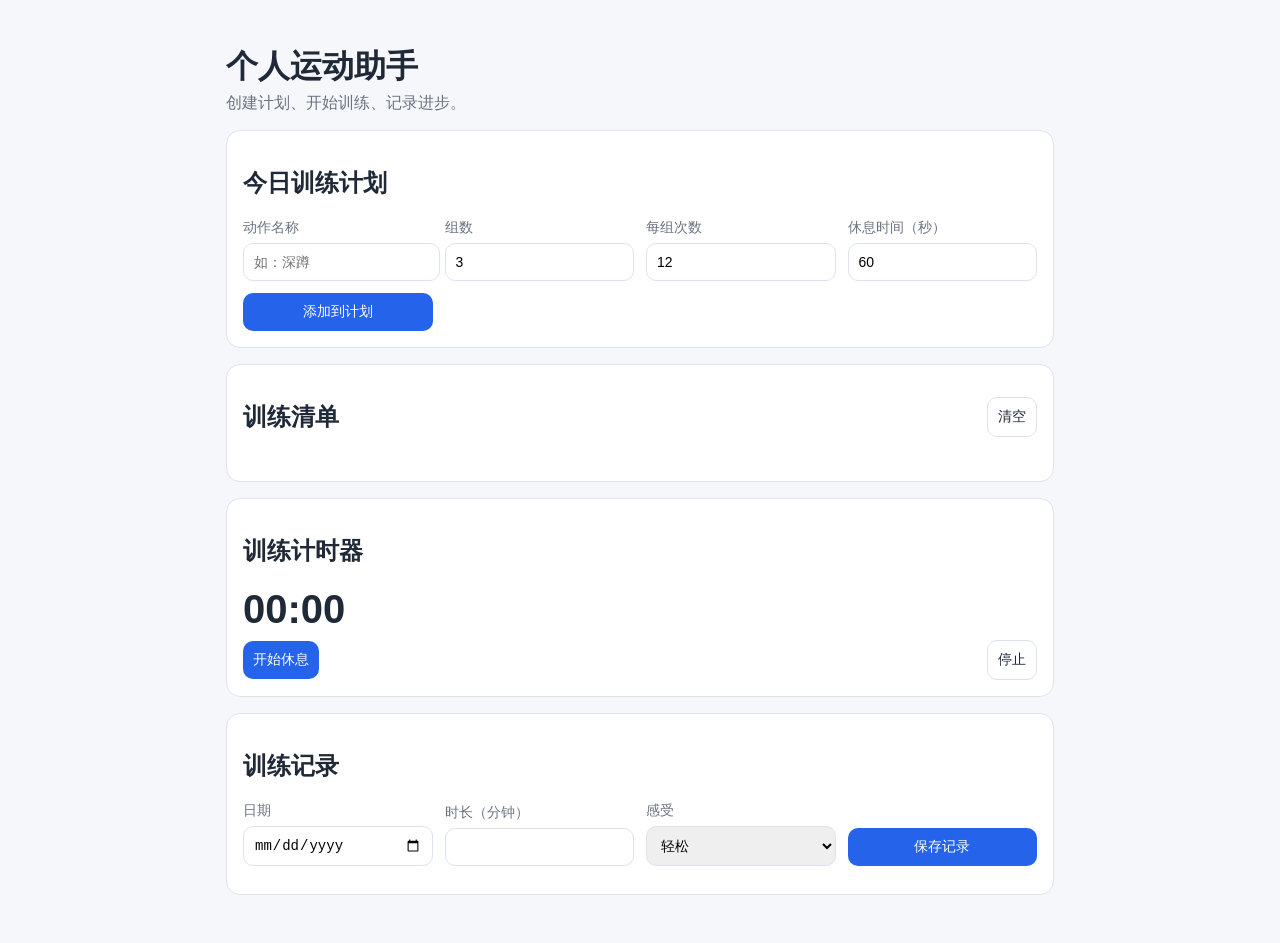
==== index.html @ 45b4c2e4 "feat: create personal workout web app" ====
<!doctype html>
<html lang="zh-CN">
  <head>
    <meta charset="UTF-8" />
    <meta name="viewport" content="width=device-width, initial-scale=1.0" />
    <title>个人运动助手</title>
    <link rel="stylesheet" href="styles.css" />
  </head>
  <body>
    <main class="container">
      <header>
        <h1>个人运动助手</h1>
        <p>创建计划、开始训练、记录进步。</p>
      </header>

      <section class="card">
        <h2>今日训练计划</h2>
        <form id="workout-form" class="grid">
          <label>
            动作名称
            <input id="exercise" type="text" placeholder="如：深蹲" required />
          </label>
          <label>
            组数
            <input id="sets" type="number" min="1" max="20" value="3" required />
          </label>
          <label>
            每组次数
            <input id="reps" type="number" min="1" max="100" value="12" required />
          </label>
          <label>
            休息时间（秒）
            <input id="rest" type="number" min="10" max="300" value="60" required />
          </label>
          <button type="submit">添加到计划</button>
        </form>
      </section>

      <section class="card">
        <div class="row">
          <h2>训练清单</h2>
          <button id="clear-plan" class="ghost">清空</button>
        </div>
        <ul id="plan-list"></ul>
      </section>

      <section class="card">
        <h2>训练计时器</h2>
        <div class="timer">
          <span id="timer-display">00:00</span>
          <div class="row">
            <button id="start-timer">开始休息</button>
            <button id="stop-timer" class="ghost">停止</button>
          </div>
        </div>
      </section>

      <section class="card">
        <h2>训练记录</h2>
        <form id="log-form" class="grid">
          <label>
            日期
            <input id="date" type="date" required />
          </label>
          <label>
            时长（分钟）
            <input id="duration" type="number" min="5" max="240" required />
          </label>
          <label>
            感受
            <select id="mood">
              <option>轻松</option>
              <option>适中</option>
              <option>挑战</option>
            </select>
          </label>
          <button type="submit">保存记录</button>
        </form>
        <ul id="history-list"></ul>
      </section>
    </main>

    <script src="app.js"></script>
  </body>
</html>
---- styles.css ----
:root {
  color-scheme: light;
  --bg: #f5f7fb;
  --card: #ffffff;
  --text: #1f2937;
  --muted: #6b7280;
  --brand: #2563eb;
  --line: #dbe3ef;
}

* {
  box-sizing: border-box;
}

body {
  margin: 0;
  font-family: "PingFang SC", "Microsoft YaHei", sans-serif;
  background: var(--bg);
  color: var(--text);
}

.container {
  max-width: 860px;
  margin: 24px auto;
  padding: 0 16px 24px;
  display: grid;
  gap: 16px;
}

header h1 {
  margin-bottom: 4px;
}

header p {
  margin: 0;
  color: var(--muted);
}

.card {
  background: var(--card);
  border: 1px solid var(--line);
  border-radius: 14px;
  padding: 16px;
}

.grid {
  display: grid;
  grid-template-columns: repeat(auto-fit, minmax(160px, 1fr));
  gap: 12px;
  align-items: end;
}

label {
  font-size: 14px;
  color: var(--muted);
  display: grid;
  gap: 6px;
}

input,
select,
button {
  border: 1px solid var(--line);
  border-radius: 10px;
  padding: 10px;
  font-size: 14px;
}

button {
  background: var(--brand);
  color: white;
  border: none;
  cursor: pointer;
}

button.ghost {
  background: transparent;
  border: 1px solid var(--line);
  color: var(--text);
}

.row {
  display: flex;
  justify-content: space-between;
  align-items: center;
  gap: 8px;
}

ul {
  list-style: none;
  padding: 0;
  margin: 12px 0 0;
  display: grid;
  gap: 8px;
}

li {
  border: 1px solid var(--line);
  border-radius: 10px;
  padding: 10px;
  display: flex;
  justify-content: space-between;
  align-items: center;
  gap: 8px;
}

.timer {
  display: grid;
  gap: 8px;
}

#timer-display {
  font-size: 40px;
  font-weight: 700;
}

small {
  color: var(--muted);
}
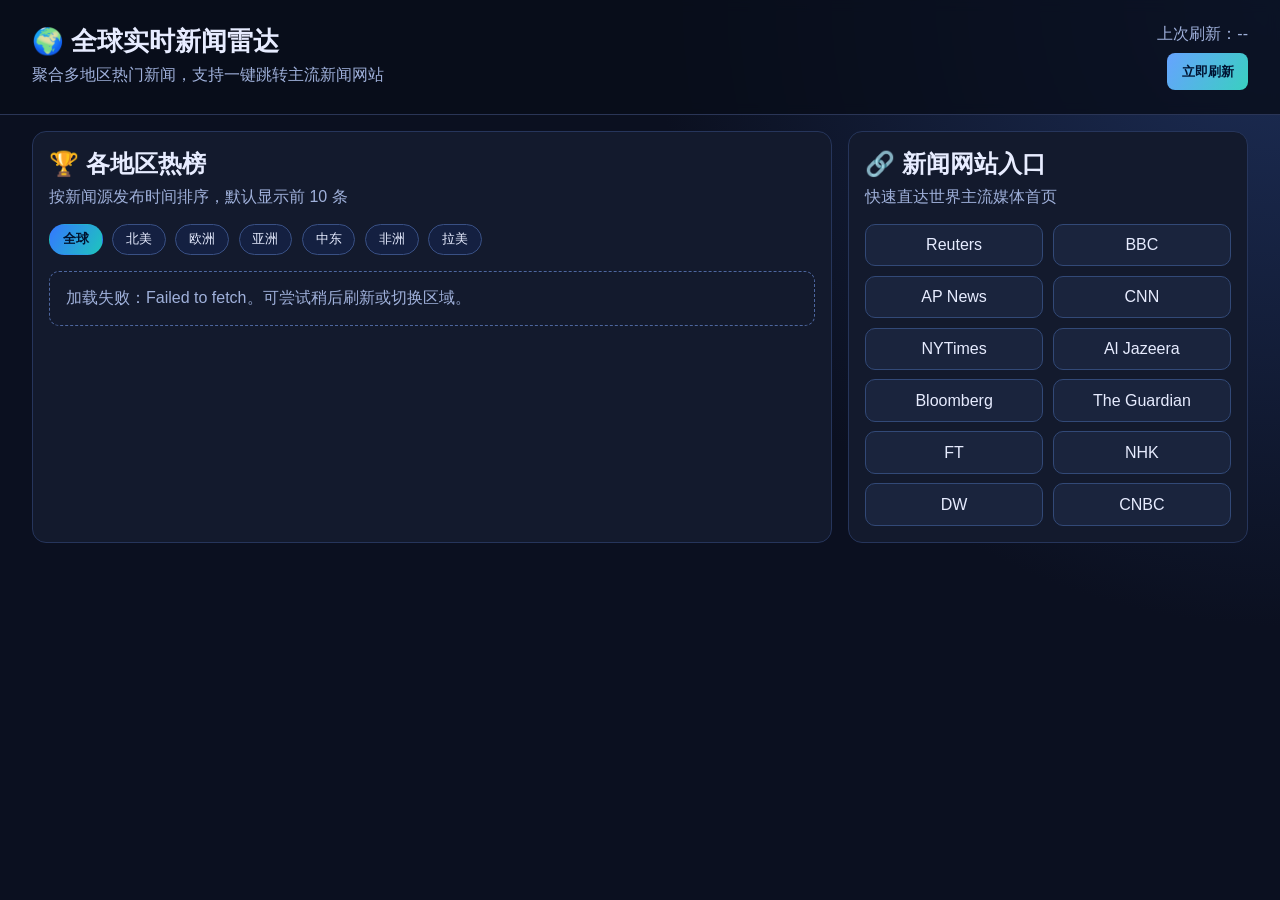
==== commit 6e2af9e1: "feat: build real-time global news ranking web app" ====
--- a/index.html
+++ b/index.html
@@ -3,82 +3,53 @@
   <head>
     <meta charset="UTF-8" />
     <meta name="viewport" content="width=device-width, initial-scale=1.0" />
-    <title>个人运动助手</title>
+    <title>全球实时新闻雷达</title>
     <link rel="stylesheet" href="styles.css" />
   </head>
   <body>
-    <main class="container">
-      <header>
-        <h1>个人运动助手</h1>
-        <p>创建计划、开始训练、记录进步。</p>
-      </header>
+    <header class="topbar">
+      <div>
+        <h1>🌍 全球实时新闻雷达</h1>
+        <p>聚合多地区热门新闻，支持一键跳转主流新闻网站</p>
+      </div>
+      <div class="meta">
+        <p>上次刷新：<span id="lastUpdated">--</span></p>
+        <button id="refreshBtn">立即刷新</button>
+      </div>
+    </header>
 
-      <section class="card">
-        <h2>今日训练计划</h2>
-        <form id="workout-form" class="grid">
-          <label>
-            动作名称
-            <input id="exercise" type="text" placeholder="如：深蹲" required />
-          </label>
-          <label>
-            组数
-            <input id="sets" type="number" min="1" max="20" value="3" required />
-          </label>
-          <label>
-            每组次数
-            <input id="reps" type="number" min="1" max="100" value="12" required />
-          </label>
-          <label>
-            休息时间（秒）
-            <input id="rest" type="number" min="10" max="300" value="60" required />
-          </label>
-          <button type="submit">添加到计划</button>
-        </form>
+    <main>
+      <section class="panel">
+        <div class="section-title">
+          <h2>🏆 各地区热榜</h2>
+          <p>按新闻源发布时间排序，默认显示前 10 条</p>
+        </div>
+        <div class="region-tabs" id="regionTabs"></div>
+        <div id="newsList" class="news-list"></div>
       </section>
 
-      <section class="card">
-        <div class="row">
-          <h2>训练清单</h2>
-          <button id="clear-plan" class="ghost">清空</button>
+      <section class="panel">
+        <div class="section-title">
+          <h2>🔗 新闻网站入口</h2>
+          <p>快速直达世界主流媒体首页</p>
         </div>
-        <ul id="plan-list"></ul>
+        <div id="siteGrid" class="site-grid"></div>
       </section>
+    </main>
 
-      <section class="card">
-        <h2>训练计时器</h2>
-        <div class="timer">
-          <span id="timer-display">00:00</span>
-          <div class="row">
-            <button id="start-timer">开始休息</button>
-            <button id="stop-timer" class="ghost">停止</button>
+    <template id="newsItemTemplate">
+      <article class="news-item">
+        <div class="rank"></div>
+        <div class="content">
+          <a class="title" target="_blank" rel="noopener noreferrer"></a>
+          <p class="summary"></p>
+          <div class="meta-row">
+            <span class="source"></span>
+            <time></time>
           </div>
         </div>
-      </section>
-
-      <section class="card">
-        <h2>训练记录</h2>
-        <form id="log-form" class="grid">
-          <label>
-            日期
-            <input id="date" type="date" required />
-          </label>
-          <label>
-            时长（分钟）
-            <input id="duration" type="number" min="5" max="240" required />
-          </label>
-          <label>
-            感受
-            <select id="mood">
-              <option>轻松</option>
-              <option>适中</option>
-              <option>挑战</option>
-            </select>
-          </label>
-          <button type="submit">保存记录</button>
-        </form>
-        <ul id="history-list"></ul>
-      </section>
-    </main>
+      </article>
+    </template>
 
     <script src="app.js"></script>
   </body>
--- a/styles.css
+++ b/styles.css
@@ -1,119 +1,156 @@
 :root {
-  color-scheme: light;
-  --bg: #f5f7fb;
-  --card: #ffffff;
-  --text: #1f2937;
-  --muted: #6b7280;
-  --brand: #2563eb;
-  --line: #dbe3ef;
+  --bg: #0b1020;
+  --panel: #131a2d;
+  --card: #1a243d;
+  --text: #e7ecff;
+  --subtle: #9fb0da;
+  --accent: #66a3ff;
+  --accent-2: #39d0c0;
 }
 
-* {
-  box-sizing: border-box;
+* { box-sizing: border-box; }
+body {
+  margin: 0;
+  font-family: -apple-system, BlinkMacSystemFont, "Segoe UI", Roboto, sans-serif;
+  background: radial-gradient(circle at top right, #1d2e57, var(--bg) 40%);
+  color: var(--text);
+  min-height: 100vh;
 }
 
-body {
-  margin: 0;
-  font-family: "PingFang SC", "Microsoft YaHei", sans-serif;
-  background: var(--bg);
-  color: var(--text);
+.topbar {
+  display: flex;
+  justify-content: space-between;
+  gap: 1rem;
+  padding: 1.5rem 2rem;
+  border-bottom: 1px solid #2a3556;
+  background: rgba(8, 13, 26, 0.8);
+  backdrop-filter: blur(6px);
 }
 
-.container {
-  max-width: 860px;
-  margin: 24px auto;
-  padding: 0 16px 24px;
-  display: grid;
-  gap: 16px;
-}
-
-header h1 {
-  margin-bottom: 4px;
-}
-
-header p {
-  margin: 0;
-  color: var(--muted);
-}
-
-.card {
-  background: var(--card);
-  border: 1px solid var(--line);
-  border-radius: 14px;
-  padding: 16px;
-}
-
-.grid {
-  display: grid;
-  grid-template-columns: repeat(auto-fit, minmax(160px, 1fr));
-  gap: 12px;
-  align-items: end;
-}
-
-label {
-  font-size: 14px;
-  color: var(--muted);
-  display: grid;
-  gap: 6px;
-}
-
-input,
-select,
-button {
-  border: 1px solid var(--line);
-  border-radius: 10px;
-  padding: 10px;
-  font-size: 14px;
-}
-
-button {
-  background: var(--brand);
-  color: white;
-  border: none;
+.topbar h1 { margin: 0 0 .4rem 0; font-size: 1.6rem; }
+.topbar p { margin: 0; color: var(--subtle); }
+.meta { text-align: right; }
+#refreshBtn {
+  margin-top: .5rem;
+  border: 0;
+  border-radius: 8px;
+  padding: .6rem .9rem;
+  background: linear-gradient(120deg, var(--accent), var(--accent-2));
+  color: #001433;
+  font-weight: 700;
   cursor: pointer;
 }
 
-button.ghost {
-  background: transparent;
-  border: 1px solid var(--line);
-  color: var(--text);
+main {
+  display: grid;
+  grid-template-columns: 2fr 1fr;
+  gap: 1rem;
+  padding: 1rem 2rem 2rem;
 }
 
-.row {
-  display: flex;
-  justify-content: space-between;
-  align-items: center;
-  gap: 8px;
+.panel {
+  background: var(--panel);
+  border: 1px solid #26355b;
+  border-radius: 14px;
+  padding: 1rem;
 }
 
-ul {
-  list-style: none;
-  padding: 0;
-  margin: 12px 0 0;
-  display: grid;
-  gap: 8px;
+.section-title h2 { margin: 0; }
+.section-title p { margin: .4rem 0 1rem; color: var(--subtle); }
+
+.region-tabs {
+  display: flex;
+  flex-wrap: wrap;
+  gap: .6rem;
+  margin-bottom: 1rem;
 }
 
-li {
-  border: 1px solid var(--line);
-  border-radius: 10px;
-  padding: 10px;
-  display: flex;
-  justify-content: space-between;
-  align-items: center;
-  gap: 8px;
+.tab {
+  border: 1px solid #395084;
+  background: #142041;
+  color: var(--text);
+  border-radius: 999px;
+  padding: .35rem .8rem;
+  cursor: pointer;
 }
 
-.timer {
-  display: grid;
-  gap: 8px;
-}
-
-#timer-display {
-  font-size: 40px;
+.tab.active {
+  border-color: transparent;
+  background: linear-gradient(120deg, #3478ff, #1ec5bd);
+  color: #00122e;
   font-weight: 700;
 }
 
-small {
-  color: var(--muted);
+.news-list {
+  display: grid;
+  gap: .7rem;
 }
+
+.news-item {
+  display: grid;
+  grid-template-columns: 2rem 1fr;
+  gap: .8rem;
+  background: var(--card);
+  border: 1px solid #2c3c66;
+  border-radius: 10px;
+  padding: .7rem;
+}
+
+.rank {
+  width: 2rem;
+  height: 2rem;
+  border-radius: 50%;
+  background: #253c72;
+  display: grid;
+  place-items: center;
+  font-weight: 700;
+}
+
+.title {
+  color: #f5f8ff;
+  text-decoration: none;
+  font-weight: 700;
+}
+.title:hover { color: #8ab6ff; }
+.summary {
+  margin: .35rem 0;
+  color: var(--subtle);
+  line-height: 1.4;
+}
+.meta-row {
+  display: flex;
+  justify-content: space-between;
+  color: #8ea3d9;
+  font-size: .85rem;
+}
+
+.site-grid {
+  display: grid;
+  grid-template-columns: repeat(auto-fill, minmax(120px, 1fr));
+  gap: .6rem;
+}
+
+.site-link {
+  display: block;
+  text-decoration: none;
+  color: var(--text);
+  background: var(--card);
+  border: 1px solid #324977;
+  border-radius: 10px;
+  padding: .7rem;
+  text-align: center;
+}
+.site-link:hover { border-color: #5d83d8; }
+
+.notice {
+  padding: 1rem;
+  border: 1px dashed #4d669f;
+  border-radius: 10px;
+  color: var(--subtle);
+}
+
+@media (max-width: 980px) {
+  main { grid-template-columns: 1fr; padding: 1rem; }
+  .topbar { padding: 1rem; flex-direction: column; }
+  .meta { text-align: left; }
+}
